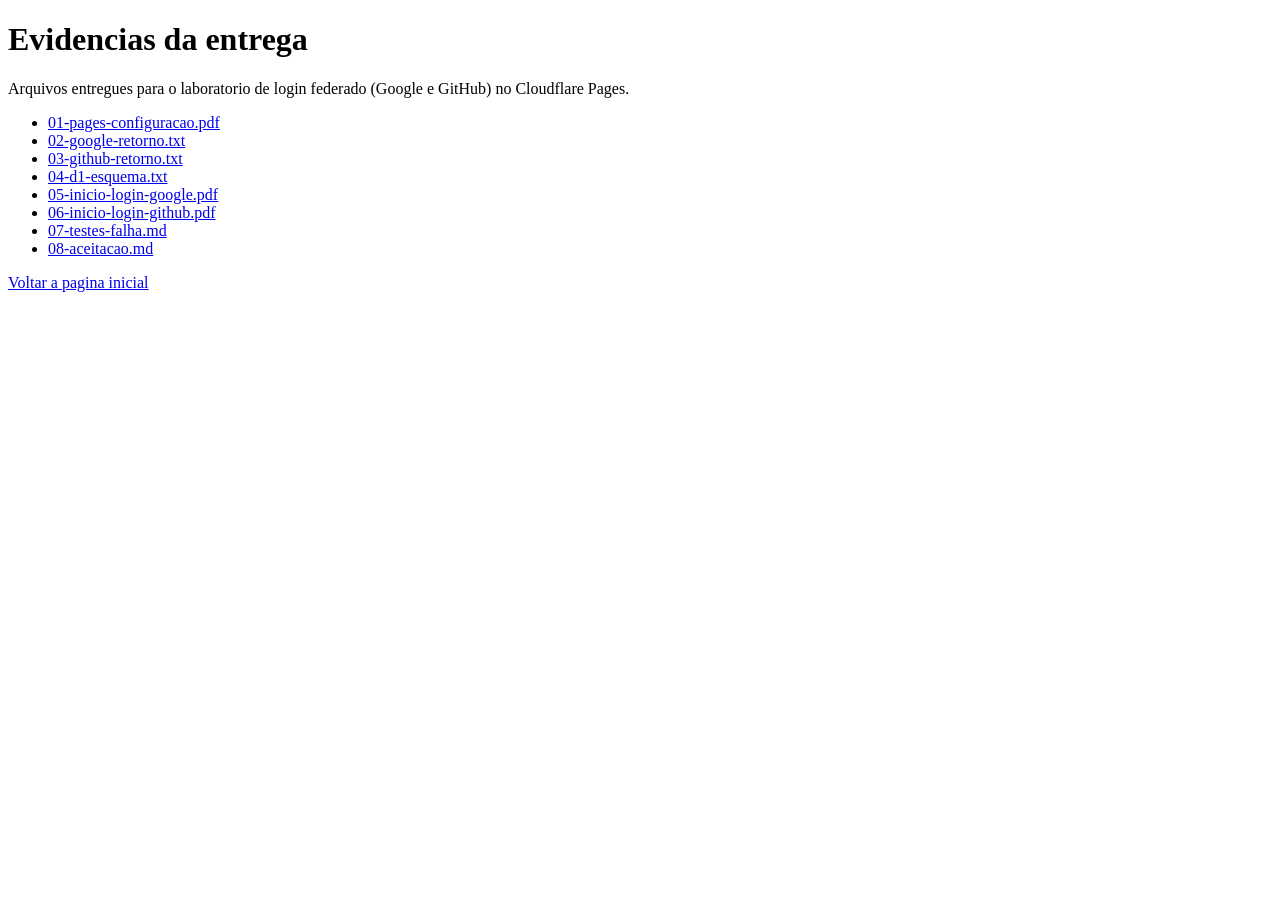
==== public/evidencias.html @ 4a5a3794 "Cria pagina de evidencias fora de entrega1 his file contains evidence of the delivery for the federa" ====
<!doctype html>
<html lang="pt-BR">
<head>
<meta charset="UTF-8">
<meta name="viewport" content="width=device-width, initial-scale=1.0">
<title>Evidencias da entrega</title>
</head>
<body>
<main>
<h1>Evidencias da entrega</h1>
<p>Arquivos entregues para o laboratorio de login federado (Google e GitHub) no Cloudflare Pages.</p>
<ul>
<li><a href="entrega1/01-pages-configuracao.pdf">01-pages-configuracao.pdf</a></li>
<li><a href="entrega1/02-google-retorno.txt">02-google-retorno.txt</a></li>
<li><a href="entrega1/03-github-retorno.txt">03-github-retorno.txt</a></li>
<li><a href="entrega1/04-d1-esquema.txt">04-d1-esquema.txt</a></li>
<li><a href="entrega1/05-inicio-login-google.pdf">05-inicio-login-google.pdf</a></li>
<li><a href="entrega1/06-inicio-login-github.pdf">06-inicio-login-github.pdf</a></li>
<li><a href="entrega1/07-testes-falha.md">07-testes-falha.md</a></li>
<li><a href="entrega1/08-aceitacao.md">08-aceitacao.md</a></li>
</ul>
<p><a href="/">Voltar a pagina inicial</a></p>
</main>
</body>
</html>
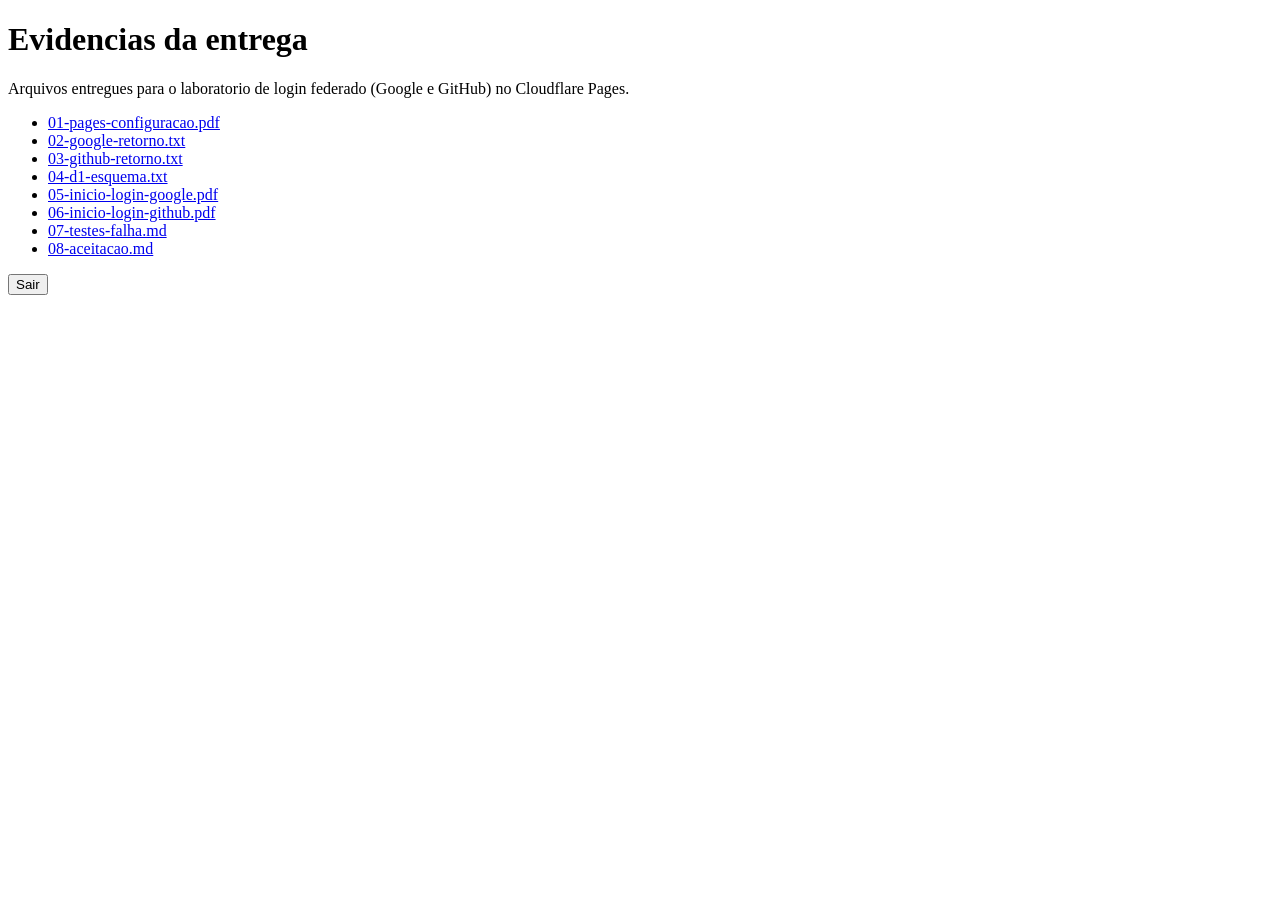
==== commit b6bc7f81: "Adiciona botao Sair na pagina de evidencias" ====
--- a/public/evidencias.html
+++ b/public/evidencias.html
@@ -19,7 +19,7 @@
 <li><a href="entrega1/07-testes-falha.md">07-testes-falha.md</a></li>
 <li><a href="entrega1/08-aceitacao.md">08-aceitacao.md</a></li>
 </ul>
-<p><a href="/">Voltar a pagina inicial</a></p>
+<form method="post" action="/oauth/logout"><button type="submit">Sair</button></form>
 </main>
 </body>
 </html>
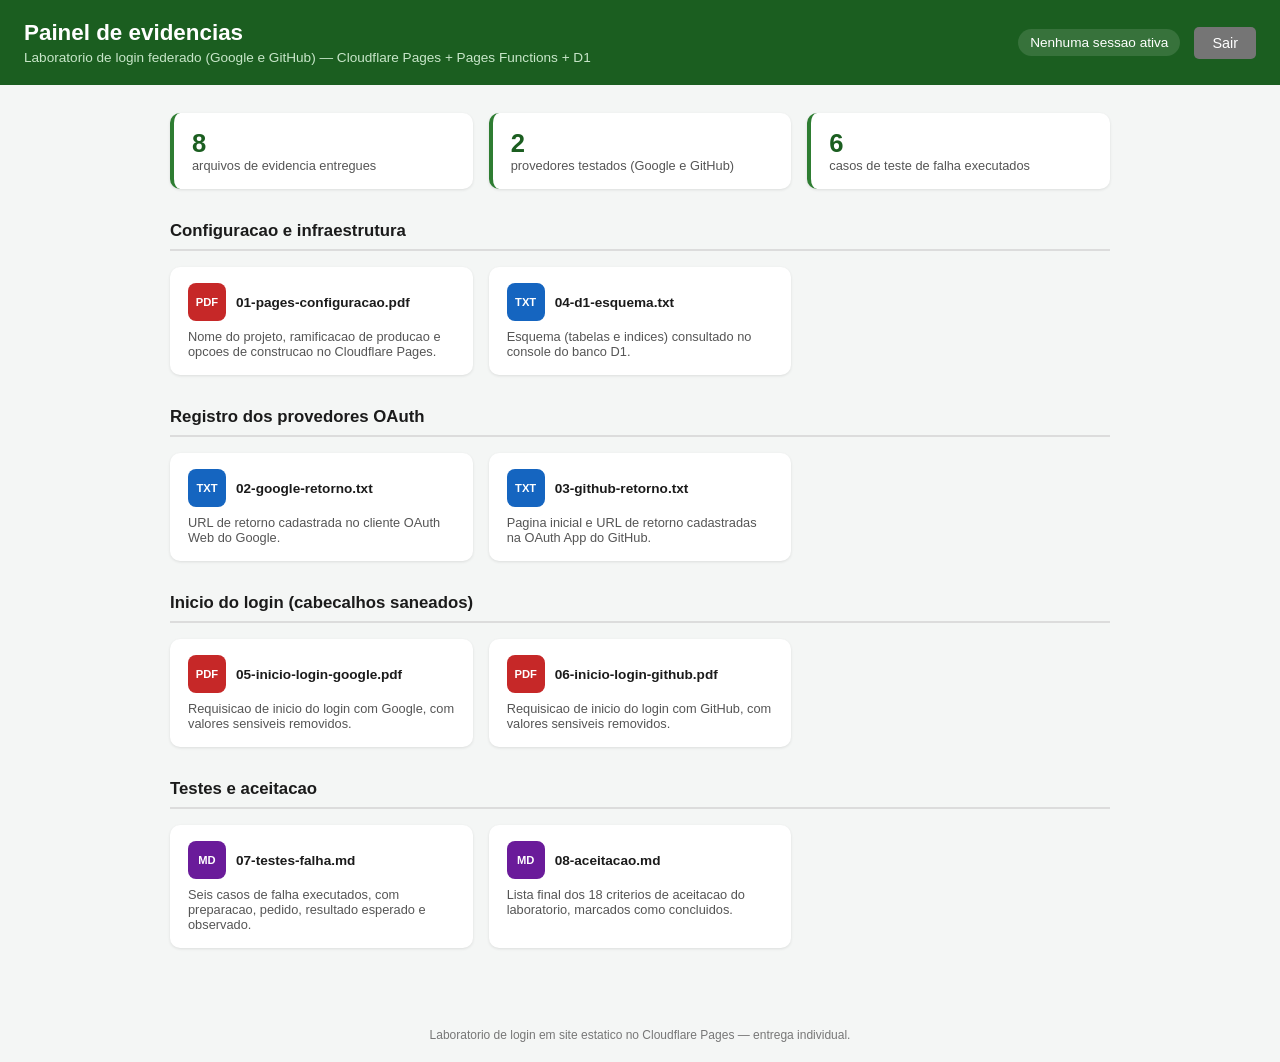
==== commit 1cef6084: "Transforma pagina de evidencias em painel (dashboard)" ====
--- a/public/evidencias.html
+++ b/public/evidencias.html
@@ -3,23 +3,302 @@
 <head>
 <meta charset="UTF-8">
 <meta name="viewport" content="width=device-width, initial-scale=1.0">
-<title>Evidencias da entrega</title>
+<title>Painel de evidencias</title>
+<style>
+  * {
+    box-sizing: border-box;
+  }
+
+  body {
+    font-family: 'Segoe UI', Tahoma, Geneva, Verdana, sans-serif;
+    margin: 0;
+    background-color: #f4f6f5;
+    color: #1b1b1b;
+  }
+
+  header {
+    background-color: #1b5e20;
+    color: white;
+    padding: 20px 24px;
+    display: flex;
+    justify-content: space-between;
+    align-items: center;
+    flex-wrap: wrap;
+    gap: 12px;
+  }
+
+  header .titulo h1 {
+    margin: 0;
+    font-size: 1.4rem;
+  }
+
+  header .titulo p {
+    margin: 4px 0 0;
+    font-size: 0.85rem;
+    color: #c8e6c9;
+  }
+
+  header .sessao {
+    display: flex;
+    align-items: center;
+    gap: 14px;
+    font-size: 0.85rem;
+  }
+
+  .sessao-info {
+    background-color: rgba(255, 255, 255, 0.12);
+    padding: 6px 12px;
+    border-radius: 20px;
+  }
+
+  form.logout {
+    margin: 0;
+  }
+
+  .botao-sair {
+    background-color: #757575;
+    color: white;
+    border: none;
+    border-radius: 5px;
+    padding: 8px 18px;
+    cursor: pointer;
+    font-size: 0.9rem;
+  }
+
+  .botao-sair:hover {
+    background-color: #616161;
+  }
+
+  main {
+    max-width: 980px;
+    margin: 0 auto;
+    padding: 28px 20px 60px;
+  }
+
+  .resumo {
+    display: flex;
+    gap: 16px;
+    flex-wrap: wrap;
+    margin-bottom: 28px;
+  }
+
+  .cartao-resumo {
+    flex: 1;
+    min-width: 180px;
+    background: white;
+    border-radius: 10px;
+    padding: 16px 18px;
+    box-shadow: 0 1px 3px rgba(0, 0, 0, 0.1);
+    border-left: 4px solid #2e7d32;
+  }
+
+  .cartao-resumo .numero {
+    font-size: 1.6rem;
+    font-weight: 700;
+    color: #1b5e20;
+  }
+
+  .cartao-resumo .rotulo {
+    font-size: 0.8rem;
+    color: #555;
+  }
+
+  h2.secao {
+    font-size: 1.05rem;
+    color: #1b1b1b;
+    border-bottom: 2px solid #dcdcdc;
+    padding-bottom: 8px;
+    margin: 32px 0 16px;
+  }
+
+  .grade {
+    display: grid;
+    grid-template-columns: repeat(auto-fill, minmax(260px, 1fr));
+    gap: 16px;
+  }
+
+  .cartao {
+    background: white;
+    border-radius: 10px;
+    padding: 16px 18px;
+    box-shadow: 0 1px 3px rgba(0, 0, 0, 0.1);
+    display: flex;
+    flex-direction: column;
+    gap: 8px;
+    text-decoration: none;
+    color: inherit;
+    transition: transform 0.1s ease, box-shadow 0.1s ease;
+  }
+
+  .cartao:hover {
+    transform: translateY(-2px);
+    box-shadow: 0 4px 10px rgba(0, 0, 0, 0.12);
+  }
+
+  .cartao .cabecalho-cartao {
+    display: flex;
+    align-items: center;
+    gap: 10px;
+  }
+
+  .selo {
+    display: inline-flex;
+    align-items: center;
+    justify-content: center;
+    width: 38px;
+    height: 38px;
+    border-radius: 8px;
+    font-size: 0.7rem;
+    font-weight: 700;
+    color: white;
+    flex-shrink: 0;
+  }
+
+  .selo.pdf { background-color: #c62828; }
+  .selo.txt { background-color: #1565c0; }
+  .selo.md  { background-color: #6a1b9a; }
+
+  .cartao .nome-arquivo {
+    font-size: 0.85rem;
+    font-weight: 600;
+    word-break: break-word;
+  }
+
+  .cartao .descricao {
+    font-size: 0.8rem;
+    color: #555;
+    margin: 0;
+  }
+
+  footer {
+    text-align: center;
+    padding: 20px;
+    font-size: 0.75rem;
+    color: #777;
+  }
+</style>
 </head>
 <body>
+<header>
+<div class="titulo">
+<h1>Painel de evidencias</h1>
+<p>Laboratorio de login federado (Google e GitHub) &mdash; Cloudflare Pages + Pages Functions + D1</p>
+</div>
+<div class="sessao">
+<span class="sessao-info" id="status">Consultando sessao...</span>
+<form class="logout" method="post" action="/oauth/logout">
+<button type="submit" class="botao-sair">Sair</button>
+</form>
+</div>
+</header>
+
 <main>
-<h1>Evidencias da entrega</h1>
-<p>Arquivos entregues para o laboratorio de login federado (Google e GitHub) no Cloudflare Pages.</p>
-<ul>
-<li><a href="entrega1/01-pages-configuracao.pdf">01-pages-configuracao.pdf</a></li>
-<li><a href="entrega1/02-google-retorno.txt">02-google-retorno.txt</a></li>
-<li><a href="entrega1/03-github-retorno.txt">03-github-retorno.txt</a></li>
-<li><a href="entrega1/04-d1-esquema.txt">04-d1-esquema.txt</a></li>
-<li><a href="entrega1/05-inicio-login-google.pdf">05-inicio-login-google.pdf</a></li>
-<li><a href="entrega1/06-inicio-login-github.pdf">06-inicio-login-github.pdf</a></li>
-<li><a href="entrega1/07-testes-falha.md">07-testes-falha.md</a></li>
-<li><a href="entrega1/08-aceitacao.md">08-aceitacao.md</a></li>
-</ul>
-<form method="post" action="/oauth/logout"><button type="submit">Sair</button></form>
+<section class="resumo">
+<div class="cartao-resumo">
+<div class="numero">8</div>
+<div class="rotulo">arquivos de evidencia entregues</div>
+</div>
+<div class="cartao-resumo">
+<div class="numero">2</div>
+<div class="rotulo">provedores testados (Google e GitHub)</div>
+</div>
+<div class="cartao-resumo">
+<div class="numero">6</div>
+<div class="rotulo">casos de teste de falha executados</div>
+</div>
+</section>
+
+<h2 class="secao">Configuracao e infraestrutura</h2>
+<div class="grade">
+<a class="cartao" href="entrega1/01-pages-configuracao.pdf">
+<div class="cabecalho-cartao">
+<span class="selo pdf">PDF</span>
+<span class="nome-arquivo">01-pages-configuracao.pdf</span>
+</div>
+<p class="descricao">Nome do projeto, ramificacao de producao e opcoes de construcao no Cloudflare Pages.</p>
+</a>
+<a class="cartao" href="entrega1/04-d1-esquema.txt">
+<div class="cabecalho-cartao">
+<span class="selo txt">TXT</span>
+<span class="nome-arquivo">04-d1-esquema.txt</span>
+</div>
+<p class="descricao">Esquema (tabelas e indices) consultado no console do banco D1.</p>
+</a>
+</div>
+
+<h2 class="secao">Registro dos provedores OAuth</h2>
+<div class="grade">
+<a class="cartao" href="entrega1/02-google-retorno.txt">
+<div class="cabecalho-cartao">
+<span class="selo txt">TXT</span>
+<span class="nome-arquivo">02-google-retorno.txt</span>
+</div>
+<p class="descricao">URL de retorno cadastrada no cliente OAuth Web do Google.</p>
+</a>
+<a class="cartao" href="entrega1/03-github-retorno.txt">
+<div class="cabecalho-cartao">
+<span class="selo txt">TXT</span>
+<span class="nome-arquivo">03-github-retorno.txt</span>
+</div>
+<p class="descricao">Pagina inicial e URL de retorno cadastradas na OAuth App do GitHub.</p>
+</a>
+</div>
+
+<h2 class="secao">Inicio do login (cabecalhos saneados)</h2>
+<div class="grade">
+<a class="cartao" href="entrega1/05-inicio-login-google.pdf">
+<div class="cabecalho-cartao">
+<span class="selo pdf">PDF</span>
+<span class="nome-arquivo">05-inicio-login-google.pdf</span>
+</div>
+<p class="descricao">Requisicao de inicio do login com Google, com valores sensiveis removidos.</p>
+</a>
+<a class="cartao" href="entrega1/06-inicio-login-github.pdf">
+<div class="cabecalho-cartao">
+<span class="selo pdf">PDF</span>
+<span class="nome-arquivo">06-inicio-login-github.pdf</span>
+</div>
+<p class="descricao">Requisicao de inicio do login com GitHub, com valores sensiveis removidos.</p>
+</a>
+</div>
+
+<h2 class="secao">Testes e aceitacao</h2>
+<div class="grade">
+<a class="cartao" href="entrega1/07-testes-falha.md">
+<div class="cabecalho-cartao">
+<span class="selo md">MD</span>
+<span class="nome-arquivo">07-testes-falha.md</span>
+</div>
+<p class="descricao">Seis casos de falha executados, com preparacao, pedido, resultado esperado e observado.</p>
+</a>
+<a class="cartao" href="entrega1/08-aceitacao.md">
+<div class="cabecalho-cartao">
+<span class="selo md">MD</span>
+<span class="nome-arquivo">08-aceitacao.md</span>
+</div>
+<p class="descricao">Lista final dos 18 criterios de aceitacao do laboratorio, marcados como concluidos.</p>
+</a>
+</div>
 </main>
+
+<footer>
+Laboratorio de login em site estatico no Cloudflare Pages &mdash; entrega individual.
+</footer>
+
+<script>
+fetch("/api/me", { credentials: "same-origin" })
+  .then((response) => (response.ok ? response.json() : null))
+  .then((user) => {
+    const status = document.getElementById("status");
+    if (user) {
+      status.textContent = "Sessao de " + (user.email || user.displayName || "usuario autenticado");
+    } else {
+      status.textContent = "Nenhuma sessao ativa";
+    }
+  })
+  .catch(() => {
+    document.getElementById("status").textContent = "Nao foi possivel consultar a sessao";
+  });
+</script>
 </body>
 </html>
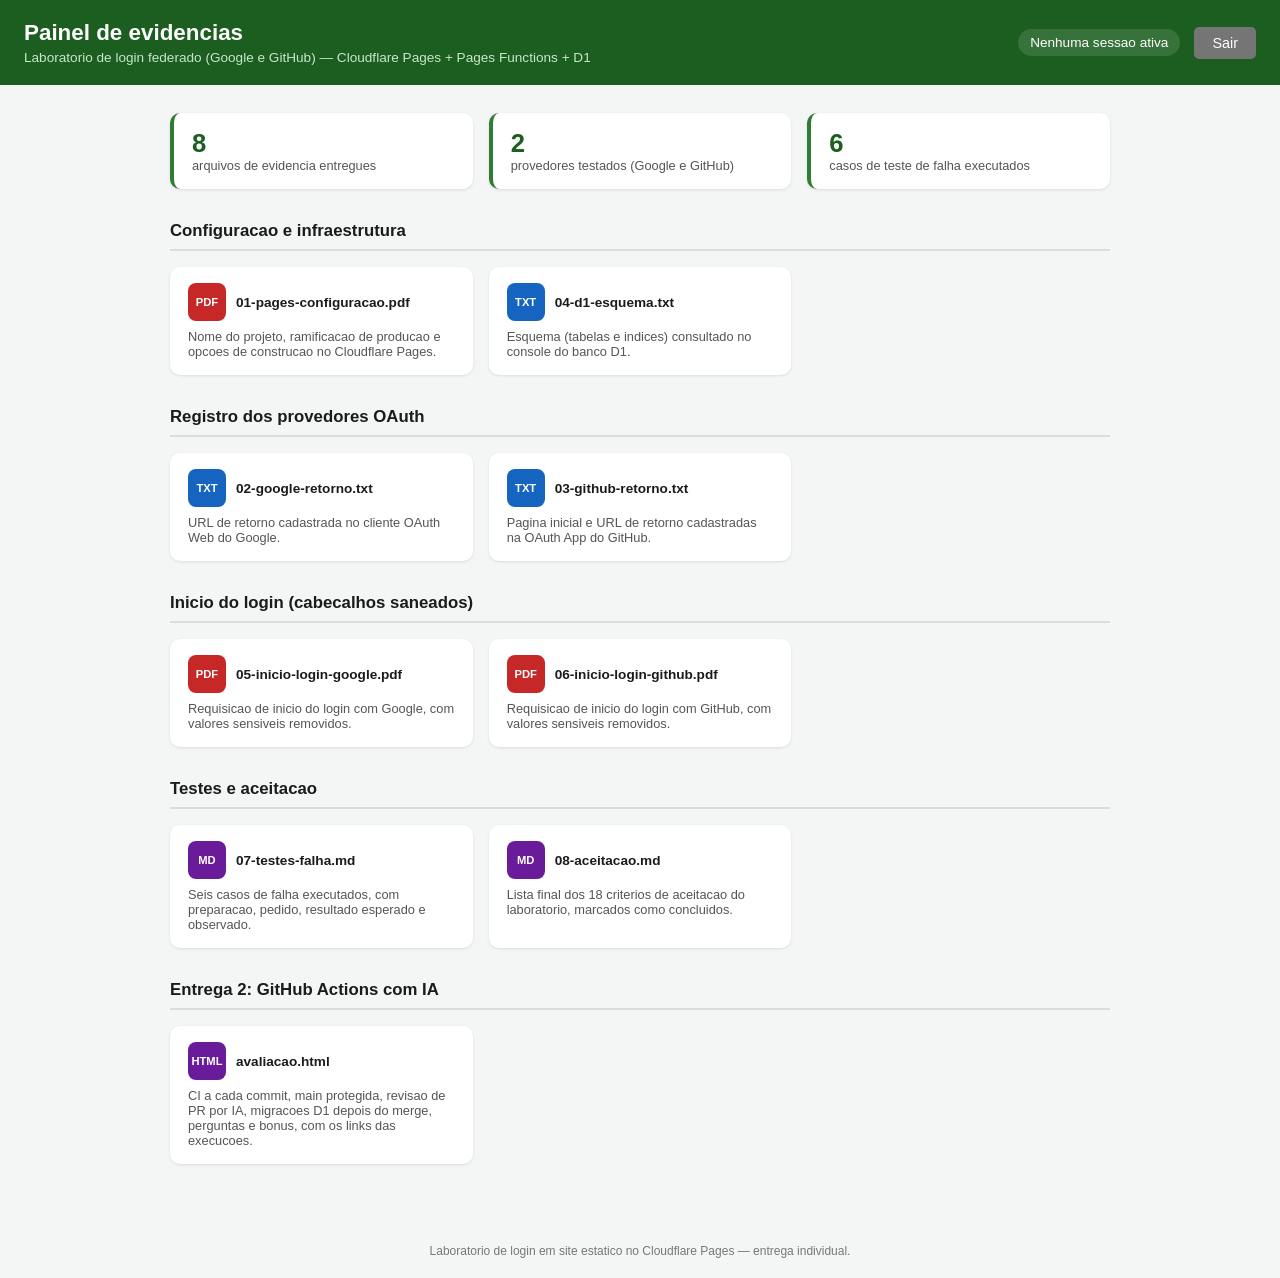
==== commit 54e9c7ee: "Publica a entrega 2 no painel de evidencias do site Co-Authored-By: Claude Opus 5.5 <noreply@anthrop" ====
--- a/public/evidencias.html
+++ b/public/evidencias.html
@@ -277,6 +277,17 @@
 <span class="nome-arquivo">08-aceitacao.md</span>
 </div>
 <p class="descricao">Lista final dos 18 criterios de aceitacao do laboratorio, marcados como concluidos.</p>
+</a>
+</div>
+
+<h2 class="secao">Entrega 2: GitHub Actions com IA</h2>
+<div class="grade">
+<a class="cartao" href="entrega2/avaliacao.html">
+<div class="cabecalho-cartao">
+<span class="selo md">HTML</span>
+<span class="nome-arquivo">avaliacao.html</span>
+</div>
+<p class="descricao">CI a cada commit, main protegida, revisao de PR por IA, migracoes D1 depois do merge, perguntas e bonus, com os links das execucoes.</p>
 </a>
 </div>
 </main>
